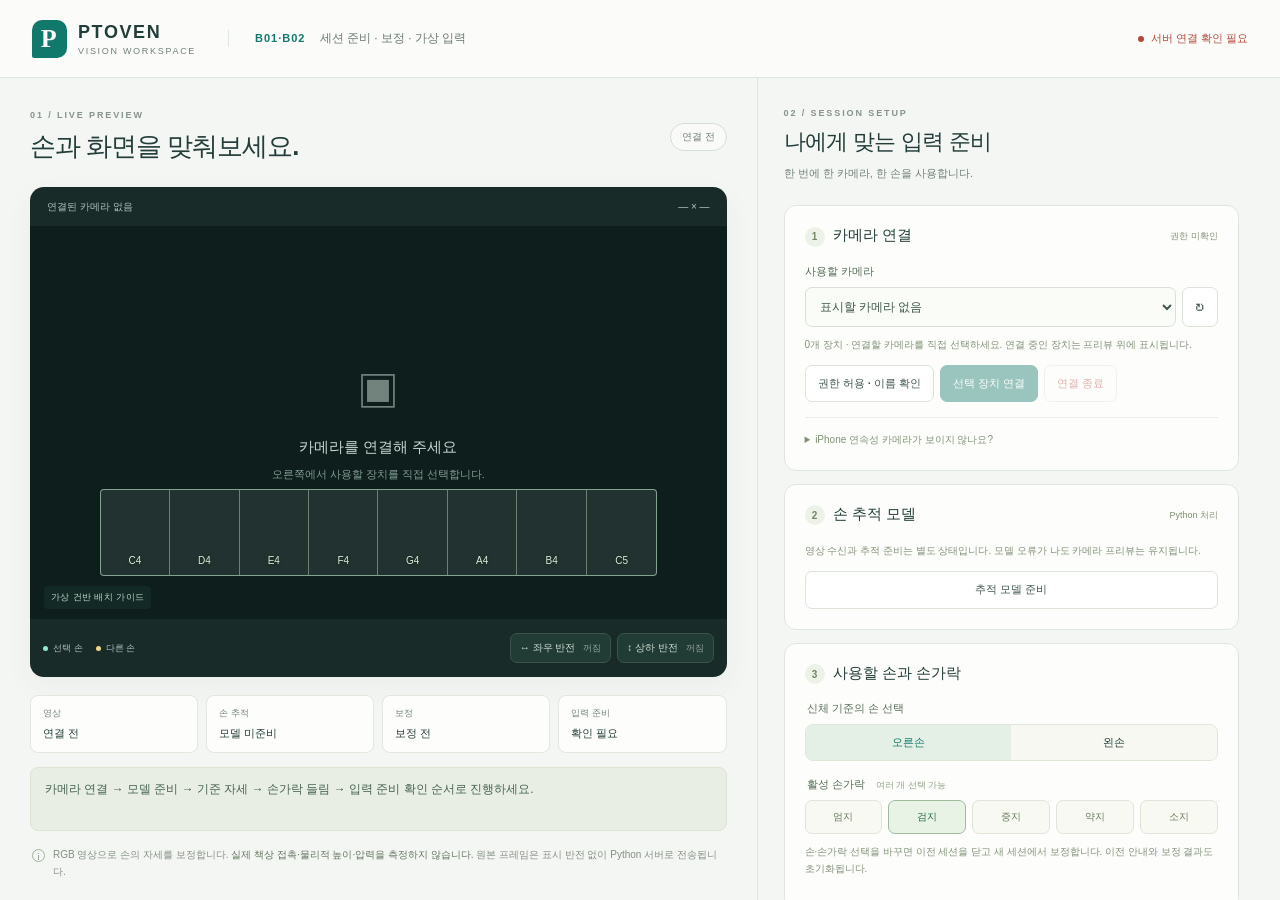
==== vision/web/index.html @ 930d1a5c "feat(vision): B-01 세션·보정과 B-02 가상 연주 입력 구현 S-05는 검증된 pthoven_tap 판정기(v6)를 재사용해 판정 수학을 중복 구현하지 않았다. S" ====
<!doctype html>
<html lang="ko">
<head>
  <meta charset="utf-8">
  <meta name="viewport" content="width=device-width, initial-scale=1">
  <meta name="color-scheme" content="light">
  <title>B01·B02 · 보정과 가상 입력</title>
  <link rel="stylesheet" href="./style.css">
  <script src="./app.js" defer></script>
</head>
<body>
  <header class="app-header">
    <a class="brand" href="./" aria-label="B01 세션 준비 처음 화면"><span class="brand-mark" aria-hidden="true">P</span><span>PTOVEN <small>VISION WORKSPACE</small></span></a>
    <span class="scope-label">B01·B02 <span>세션 준비 · 보정 · 가상 입력</span></span>
    <span id="server-status" class="server-status">서버 확인 중</span>
  </header>

  <main class="workspace">
    <section class="preview-column" aria-labelledby="preview-title">
      <div class="section-heading"><div><p class="eyebrow">01 / LIVE PREVIEW</p><h1 id="preview-title">손과 화면을 맞춰보세요.</h1></div><span id="preview-indicator" class="pill">연결 전</span></div>
      <div class="preview-card">
        <div class="preview-topline"><span id="active-camera">연결된 카메라 없음</span><span id="resolution-label">— × —</span></div>
        <div id="preview-stage" class="preview-stage">
          <div id="source-layer" class="source-layer">
            <video id="camera-video" autoplay muted playsinline aria-label="선택한 카메라의 실시간 영상"></video>
            <canvas id="landmark-overlay" aria-label="Python 서버가 반환한 손 관절 위치"></canvas>
          </div>
          <div id="preview-placeholder" class="preview-placeholder"><span class="camera-glyph" aria-hidden="true">▣</span><strong>카메라를 연결해 주세요</strong><span>오른쪽에서 사용할 장치를 직접 선택합니다.</span></div>
          <div id="keyboard-guide" class="keyboard-guide" aria-label="화면 위 가상 건반 배치 가이드"><span>C4</span><span>D4</span><span>E4</span><span>F4</span><span>G4</span><span>A4</span><span>B4</span><span>C5</span></div>
          <span class="preview-caption">가상 건반 배치 가이드</span>
        </div>
        <div class="preview-toolbar"><div class="legend"><i></i> 선택 손 <i class="other"></i> 다른 손</div><div class="flip-buttons"><button id="flip-x" type="button" class="button compact" aria-pressed="false">↔ 좌우 반전 <span>꺼짐</span></button><button id="flip-y" type="button" class="button compact" aria-pressed="false">↕ 상하 반전 <span>꺼짐</span></button></div></div>
      </div>

      <div class="status-grid" aria-label="서로 독립적인 준비 상태">
        <div><span>영상</span><strong id="video-status">연결 전</strong></div>
        <div><span>손 추적</span><strong id="tracker-status">모델 미준비</strong></div>
        <div><span>보정</span><strong id="calibration-status">보정 전</strong></div>
        <div><span>입력 준비</span><strong id="ready-status">확인 전</strong></div>
      </div>
      <div id="notice" class="notice" role="status" aria-live="polite">카메라 연결 → 모델 준비 → 기준 자세 → 손가락 들림 → 입력 준비 확인 순서로 진행하세요.</div>
      <div class="preview-footnote"><span class="info-icon" aria-hidden="true">i</span><p>RGB 영상으로 손의 자세를 보정합니다. <strong>실제 책상 접촉·물리적 높이·압력을 측정하지 않습니다.</strong> 원본 프레임은 표시 반전 없이 Python 서버로 전송됩니다.</p></div>
    </section>

    <aside class="settings-column" aria-label="세션 설정 및 진단" tabindex="0">
      <div class="settings-intro"><p class="eyebrow">02 / SESSION SETUP</p><h2>나에게 맞는 입력 준비</h2><p>한 번에 한 카메라, 한 손을 사용합니다.</p></div>

      <section class="settings-card" aria-labelledby="camera-title"><div class="card-heading"><h3 id="camera-title"><span class="step">1</span> 카메라 연결</h3><span id="permission-status" class="mini-label">권한 미확인</span></div>
        <label for="camera-select">사용할 카메라</label><div class="select-row"><select id="camera-select"><option value="">장치 목록 확인 중</option></select><button id="refresh-cameras" class="button icon-button" type="button" aria-label="카메라 목록 새로고침">↻</button></div>
        <p id="camera-help" class="help">장치명이 비어 있으면 권한을 먼저 허용한 뒤 목록을 다시 확인하세요.</p>
        <div class="button-row"><button id="permission-button" class="button" type="button">권한 허용 · 이름 확인</button><button id="connect-button" class="button primary" type="button">선택 장치 연결</button><button id="stop-button" class="button danger-quiet" type="button" disabled>연결 종료</button></div>
        <details class="help-details"><summary>iPhone 연속성 카메라가 보이지 않나요?</summary><p>운영체제가 iPhone을 카메라 장치로 제공해야 목록에 표시됩니다. 연결·권한을 확인하고 목록을 새로고침하세요. 선택한 장치가 실패해도 다른 장치로 자동 전환하지 않습니다.</p></details>
      </section>

      <section class="settings-card" aria-labelledby="model-title"><div class="card-heading"><h3 id="model-title"><span class="step">2</span> 손 추적 모델</h3><span class="mini-label">Python 처리</span></div><p id="model-help" class="help">영상 수신과 추적 준비는 별도 상태입니다. 모델 오류가 나도 카메라 프리뷰는 유지됩니다.</p><button id="prepare-model" type="button" class="button full">추적 모델 준비</button></section>

      <section class="settings-card" aria-labelledby="hand-title"><div class="card-heading"><h3 id="hand-title"><span class="step">3</span> 사용할 손과 손가락</h3></div>
        <fieldset id="hand-fieldset"><legend>신체 기준의 손 선택</legend><div class="segmented"><label><input type="radio" name="selected-hand" value="right" checked><span>오른손</span></label><label><input type="radio" name="selected-hand" value="left"><span>왼손</span></label></div></fieldset>
        <fieldset id="finger-fieldset"><legend>활성 손가락 <span class="optional">여러 개 선택 가능</span></legend><div class="finger-options"><label><input type="checkbox" name="active-finger" value="thumb"><span>엄지</span></label><label><input type="checkbox" name="active-finger" value="index" checked><span>검지</span></label><label><input type="checkbox" name="active-finger" value="middle"><span>중지</span></label><label><input type="checkbox" name="active-finger" value="ring"><span>약지</span></label><label><input type="checkbox" name="active-finger" value="pinky"><span>소지</span></label></div></fieldset>
        <p class="help">손·손가락 선택을 바꾸면 이전 세션을 닫고 새 세션에서 보정합니다. 이전 안내와 보정 결과도 초기화됩니다.</p>
      </section>

      <section class="settings-card" aria-labelledby="geometry-title"><div class="card-heading"><h3 id="geometry-title"><span class="step">4</span> 가상 건반 배치</h3><span id="geometry-status" class="mini-label">연결 후 적용</span></div><p class="help">영상은 비율을 유지해 전체 표시합니다. 건반 가이드는 화면상의 영역이며 실제 책상과의 정합을 뜻하지 않습니다.</p>
        <div class="geometry-controls"><label for="key-left">왼쪽 <output id="key-left-value">10%</output></label><input id="key-left" type="range" min="0" max="80" value="10"><label for="key-top">위쪽 <output id="key-top-value">67%</output></label><input id="key-top" type="range" min="0" max="90" value="67"><label for="key-width">너비 <output id="key-width-value">80%</output></label><input id="key-width" type="range" min="20" max="100" value="80"><label for="key-height">높이 <output id="key-height-value">22%</output></label><input id="key-height" type="range" min="10" max="50" value="22"></div><button id="retry-geometry" class="button full" type="button" style="margin-top:12px">화면 배치 다시 적용</button>
      </section>

      <section class="settings-card calibration-card" aria-labelledby="capture-title"><div class="card-heading"><h3 id="capture-title"><span class="step">5</span> 자세 보정</h3><span id="baseline-status" class="mini-label">기준 없음</span></div>
        <p class="help">손을 자연스럽게 둔 기준 자세를 먼저 저장하세요. 들림 수집에서는 해당 손가락만 편안하게 들고 유지합니다.</p><button id="capture-rest" type="button" class="button full">기준 자세 수집</button><p class="help caution">기준을 다시 저장하면 이 기준을 공유하는 모든 들림 보정이 무효화됩니다.</p>
        <div id="finger-calibrations" class="finger-calibrations"></div>
        <div class="capture-panel" aria-live="polite"><div class="capture-heading"><strong id="capture-stage">수집 대기</strong><button id="cancel-capture" type="button" class="text-button" disabled>수집 취소</button></div><p id="capture-instruction">준비 1초 · 수집 3초 · 표본 부족 시 최대 5초</p><progress id="capture-progress" max="100" value="0" aria-label="서버 수집 진행률"></progress><div class="capture-metrics"><span>유효 <strong id="accepted-count">0</strong> / 입력 <strong id="input-count">0</strong></span><span id="capture-remaining">서버 판정 대기</span></div><p id="capture-result" class="capture-result">성공·실패는 Python의 품질 검사 결과로 결정됩니다.</p></div>
      </section>

      <section class="settings-card ready-card" aria-labelledby="ready-title"><div class="card-heading"><h3 id="ready-title"><span class="step">6</span> 입력 준비 확인</h3></div><p class="help">보정 완료 후 손을 기준 자세로 돌려놓으세요. 아래 버튼으로 연습곡 참조와 최신 유효 자세를 서버에서 확인합니다.</p><div class="reference-line"><span>연습곡 참조</span><code>builtin-ceg.v1</code></div><button id="ready-button" type="button" class="button primary full">기준 자세 · 입력 준비 확인</button><button id="export-button" type="button" class="button full">보정 기록 JSON 저장</button><p class="help">준비 확인 후 개인 보정과 수집 진단을 기록으로 저장할 수 있습니다.</p></section>

      <section class="settings-card input-card" aria-labelledby="input-title"><div class="card-heading"><h3 id="input-title"><span class="step">7</span> 입력 점검 (B-02)</h3><span id="input-status" class="mini-label">대기</span></div>
        <p class="help">입력 준비가 확인되면 시작하세요. 손가락을 들었다 내린 위치의 가상 건반이 반응합니다. 점검 결과는 연습 점수에 반영하지 않으며, 실제 책상 접촉을 확인한 것이 아닙니다.</p>
        <div class="button-row"><button id="input-start" type="button" class="button primary">입력 점검 시작</button><button id="input-stop" type="button" class="button danger-quiet" disabled>입력 점검 종료</button></div>
        <dl class="diagnostic-grid"><div><dt>후보</dt><dd id="input-candidates">0</dd></div><div><dt>건반 입력</dt><dd id="input-accepted">0</dd></div><div><dt>보류</dt><dd id="input-withheld">0</dd></div><div><dt>게시 대기</dt><dd id="input-pending">0</dd></div></dl>
        <p id="input-last" class="quality-status" aria-live="polite">최근 입력 없음</p><p id="input-fingers" class="help">손가락 상태 대기</p></section>

      <section class="settings-card diagnostics-card" aria-labelledby="diagnostics-title"><div class="card-heading"><h3 id="diagnostics-title">진단</h3><span class="mini-label">관측 · 상태 · 버전</span></div><dl class="diagnostic-grid"><div><dt>새 프레임</dt><dd id="metric-frames">0</dd></div><div><dt>서버 처리</dt><dd id="metric-processed">0</dd></div><div><dt>최신 대기 교체</dt><dd id="metric-skipped">0</dd></div><div><dt>왕복 시간</dt><dd id="metric-latency">—</dd></div></dl><p id="quality-status" class="quality-status">선택 손 관측 대기</p><details id="diagnostic-details"><summary>상세 상태와 실패 사유</summary><pre id="diagnostic-json" tabindex="0">{}</pre></details></section>
      <footer class="settings-footer">B01·B02 · camera_pose · b01-policy.v1 · b02-policy.v1<br>영상·추론·보정·준비·입력 상태를 구분합니다. 가상 입력은 실제 접촉 확인이 아닙니다.</footer>
    </aside>
  </main>
</body>
</html>
---- vision/web/style.css ----
:root{font-family:Inter,Pretendard,-apple-system,BlinkMacSystemFont,"Apple SD Gothic Neo","Noto Sans KR",sans-serif;color:#233d3a;background:#f4f6f3;font-synthesis:none;--ink:#233d3a;--muted:#71807b;--line:#dfe6df;--teal:#11786c;--mint:#91ead0;--red:#b2483b;--flip-x:1;--flip-y:1}
*{box-sizing:border-box}body{margin:0}button,select,input{font:inherit}button,select,input[type=range],summary{cursor:pointer}button:disabled,select:disabled,input:disabled{cursor:not-allowed}button:disabled{opacity:.42}button:focus-visible,select:focus-visible,input:focus-visible,summary:focus-visible,aside:focus-visible,a:focus-visible{outline:3px solid #1b9a87;outline-offset:3px}button{touch-action:manipulation}a{color:inherit;text-decoration:none}h1,h2,h3,p{margin:0}h1{font-size:clamp(20px,2vw,29px);font-weight:650;letter-spacing:-1px}h2{font-size:22px;letter-spacing:-.7px}h3{font-size:15px;font-weight:650}small{font-size:9px;letter-spacing:1.7px;font-weight:500;color:var(--muted);display:block;margin-top:3px}.app-header{height:78px;padding:0 32px;border-bottom:1px solid var(--line);background:#fbfcf9;display:flex;align-items:center;gap:32px}.brand{display:flex;align-items:center;gap:11px;font-size:18px;letter-spacing:1.6px;font-weight:750}.brand-mark{width:35px;height:38px;border-radius:10px 10px 10px 2px;color:white;background:var(--teal);display:grid;place-items:center;font-family:Georgia,serif;font-size:26px}.scope-label{font-size:11px;font-weight:750;letter-spacing:1px;color:var(--teal);border-left:1px solid var(--line);padding-left:26px}.scope-label span{color:#6d7a73;letter-spacing:0;font-size:12px;font-weight:500;margin-left:10px}.server-status{margin-left:auto;font-size:11px;color:var(--muted);display:flex;gap:7px;align-items:center}.server-status:before{content:"";width:6px;height:6px;background:currentColor;border-radius:50%}.server-status[data-tone=good]{color:var(--teal)}.server-status[data-tone=error]{color:var(--red)}
.workspace{display:grid;grid-template-columns:minmax(0,1.45fr) minmax(360px,1fr);height:calc(100dvh - 78px);max-width:1760px;margin:0 auto;overflow:hidden}.preview-column{padding:32px 30px 20px;display:flex;flex-direction:column;min-width:0;min-height:0;overflow:hidden;border-right:1px solid var(--line)}.section-heading{display:flex;align-items:center;justify-content:space-between;gap:16px;margin-bottom:23px;flex-shrink:0}.eyebrow{font-size:9px;letter-spacing:1.9px;font-weight:750;color:#87948a;margin-bottom:9px}.pill{border:1px solid #d4ded5;border-radius:30px;padding:6px 11px;font-size:10px;white-space:nowrap;background:#fafbf8;color:var(--muted)}.pill[data-tone=good]{color:var(--teal);background:#e5f4eb;border-color:#c4e5d6}.pill[data-tone=error]{color:var(--red);background:#fff0eb;border-color:#eed0c6}.preview-card{background:#182b29;border-radius:14px;overflow:hidden;box-shadow:0 10px 30px #2948390c;flex:1;min-height:160px;max-height:650px;display:flex;flex-direction:column}.preview-topline{display:flex;align-items:center;justify-content:space-between;gap:16px;color:#aec1b9;font-size:10px;height:39px;padding:0 17px;flex-shrink:0}.preview-topline span:first-child{overflow:hidden;text-overflow:ellipsis;white-space:nowrap}.preview-topline span:last-child{flex-shrink:0;font-variant-numeric:tabular-nums}.preview-stage{position:relative;flex:1;min-height:0;background:#0e1e1d;overflow:hidden}.source-layer{position:absolute;inset:0;transform:scale(var(--flip-x),var(--flip-y));transform-origin:50% 50%}.source-layer video,.source-layer canvas{display:block;position:absolute;inset:0;width:100%;height:100%;object-fit:contain;object-position:50% 50%}.source-layer canvas{pointer-events:none}.preview-placeholder{position:absolute;inset:0;display:flex;flex-direction:column;align-items:center;justify-content:center;color:#c5d6cd;gap:10px;padding:30px;text-align:center}.preview-placeholder[hidden]{display:none}.camera-glyph{font-size:42px;font-weight:300;opacity:.55;margin-bottom:8px}.preview-placeholder strong{font-size:15px;font-weight:500}.preview-placeholder>span:last-child{font-size:11px;color:#819d90}.keyboard-guide{position:absolute;left:10%;top:67%;width:80%;height:22%;display:grid;grid-template-columns:repeat(8,1fr);border:1px solid #b6d8c3aa;border-radius:4px;overflow:hidden;pointer-events:none;background:#edf7ed17}.keyboard-guide span{border-right:1px solid #d3ecd26b;color:#d9ead9;font-size:10px;display:flex;justify-content:center;align-items:flex-end;padding-bottom:9px;text-shadow:0 1px 3px #102b18}.keyboard-guide span:last-child{border-right:0}.preview-caption{position:absolute;bottom:10px;left:14px;font-size:9px;letter-spacing:.4px;color:#c1d3c6;background:#152e2bad;border-radius:4px;padding:5px 7px}.preview-toolbar{height:58px;display:flex;justify-content:space-between;align-items:center;gap:10px;padding:0 13px;flex-shrink:0}.legend{display:flex;align-items:center;gap:5px;font-size:9px;color:#aec6b9;white-space:nowrap}.legend i{height:5px;width:5px;border-radius:50%;background:var(--mint)}.legend i.other{background:#edd78b;margin-left:8px}.flip-buttons{display:flex;gap:6px}.button{border:1px solid #dbe3db;background:#fff;color:#40574e;border-radius:7px;padding:10px 12px;font-size:11px;font-weight:600;line-height:1.4;transition:background .12s,border-color .12s}.button:hover:enabled{background:#f0f5ef;border-color:#91b5a2}.button.primary{background:var(--teal);color:#fff;border-color:var(--teal)}.button.primary:hover:enabled{background:#0d665b}.button.danger-quiet{color:var(--red)}.button.compact{font-size:10px;padding:7px 9px;background:#213b35;border-color:#3a544a;color:#cfdfd3;white-space:nowrap}.button.compact span{font-size:9px;margin-left:5px;opacity:.65}.button.compact[aria-pressed=true]{border-color:#87c4a9;background:#31594b}.button.full{width:100%}.status-grid{display:grid;grid-template-columns:repeat(4,minmax(0,1fr));margin:18px 0 14px;gap:8px;flex-shrink:0}.status-grid>div{padding:11px 12px;background:#fdfefb;border:1px solid #e2e8df;border-radius:8px;min-width:0}.status-grid span{font-size:9px;color:var(--muted);display:block;margin-bottom:6px}.status-grid strong{font-size:11px;font-weight:600;display:block;white-space:nowrap;overflow:hidden;text-overflow:ellipsis}.status-grid strong[data-tone=good]{color:var(--teal)}.status-grid strong[data-tone=error]{color:var(--red)}.notice{font-size:12px;line-height:1.6;color:#476452;background:#e8eee4;border:1px solid #dae4d4;border-radius:8px;padding:12px 14px;height:64px;flex-shrink:0;overflow:auto;overflow-wrap:anywhere}.notice[data-tone=error]{color:#914539;border-color:#efd3c8;background:#fff0e9}.notice[data-tone=good]{background:#e1f1e8;color:#196c55}.preview-footnote{display:flex;gap:8px;padding:16px 2px 0;color:#849083;font-size:10px;line-height:1.65;flex-shrink:0}.preview-footnote strong{font-weight:500;color:#63755f}.info-icon{display:inline-grid;place-items:center;border:1px solid #a3b19a;border-radius:50%;height:13px;width:13px;font-size:9px;flex-shrink:0;margin-top:2px}
.settings-column{overflow-y:auto;overscroll-behavior:contain;padding:30px 26px 20px;scrollbar-gutter:stable;min-height:0;scroll-behavior:smooth}.settings-intro{margin-bottom:24px}.settings-intro>p:last-child{margin-top:9px;font-size:11px;color:var(--muted)}.settings-card{padding:20px;background:#fdfefb;border:1px solid var(--line);border-radius:12px;margin-bottom:13px}.card-heading{display:flex;align-items:center;justify-content:space-between;gap:8px;margin-bottom:17px}.step{display:inline-grid;place-items:center;width:20px;height:20px;border-radius:50%;background:#edf2e8;color:#748561;font-size:10px;margin-right:4px}.mini-label{font-size:9px;color:#819077;white-space:nowrap;max-width:48%;overflow:hidden;text-overflow:ellipsis}.settings-card>label,legend{font-size:11px;font-weight:600;color:#586c59;margin-bottom:8px}.settings-card>label{display:block}.select-row{display:flex;gap:6px}select{width:100%;min-width:0;border:1px solid #d9e1d6;border-radius:7px;padding:11px 10px;background:#fafcf7;color:#40574e;font-size:12px}.icon-button{font-size:19px;padding:3px 12px;font-weight:400}.help{font-size:10px;line-height:1.7;color:#829079;margin:9px 0 12px}.button-row{display:flex;flex-wrap:wrap;gap:6px}.help-details{margin-top:15px;border-top:1px solid #e9eee4;padding-top:12px;font-size:10px;color:#819077}.help-details summary{padding:3px 0}.help-details p{line-height:1.8;margin-top:8px}.segmented{display:flex;border:1px solid #e0e6d9;border-radius:8px;overflow:hidden}.segmented label{flex:1;position:relative;text-align:center}.segmented input,.finger-options input{position:absolute;opacity:0;width:100%;height:100%;inset:0;margin:0;cursor:pointer}.segmented span{display:block;padding:10px;font-size:11px;background:#f6f8f1}.segmented input:checked+span{background:#e4f0e5;color:var(--teal);font-weight:700}.segmented input:focus-visible+span,.finger-options input:focus-visible+span{outline:2px solid #15947f;outline-offset:-3px}.segmented input:disabled+span,.finger-options input:disabled+span{opacity:.55}fieldset{border:0;margin:0 0 16px;padding:0;min-width:0}fieldset:last-of-type{margin-bottom:0}.optional{font-size:9px;font-weight:400;color:#91a087;margin-left:8px}.finger-options{display:flex;gap:6px}.finger-options label{position:relative;flex:1}.finger-options span{display:block;border:1px solid #e0e5d8;border-radius:7px;padding:9px 5px;font-size:10px;text-align:center;color:#6b7b5e;background:#f7f9f2}.finger-options input:checked+span{background:#e8f2e5;border-color:#9ebba0;color:#296b51;font-weight:700}.geometry-controls{display:grid;grid-template-columns:75px minmax(0,1fr);align-items:center;gap:10px 14px}.geometry-controls label{font-size:10px;color:#738265}.geometry-controls output{float:right;font-variant-numeric:tabular-nums;color:#9aa88d;font-size:9px}.geometry-controls input{width:100%;margin:0;accent-color:#7d9c6a;height:16px}.caution{font-size:9px;color:#aa8a4e}.finger-calibrations{margin:15px 0}.finger-row{display:flex;gap:10px;align-items:center;padding:9px 0;border-top:1px solid #e9eee1;font-size:11px}.finger-row strong{min-width:28px;font-weight:600}.finger-row .finger-state{flex:1;font-size:10px;color:#91a07f}.finger-row .finger-state[data-tone=good]{color:var(--teal)}.finger-row .button{padding:6px 10px;font-size:10px}.capture-panel{height:195px;padding:14px;background:#f2f6ec;border:1px solid #e1e8d7;border-radius:8px;overflow:hidden;display:flex;flex-direction:column}.capture-heading{display:flex;align-items:center;justify-content:space-between;gap:8px}.capture-heading strong{font-size:12px;font-weight:600}.text-button{padding:3px 0;border:0;background:none;color:#a06f50;font-size:10px}.text-button:disabled{opacity:.4;cursor:not-allowed}#capture-instruction{font-size:10px;color:#839074;margin:8px 0 12px;height:28px;line-height:1.5;flex-shrink:0}progress{width:100%;height:5px;border:0;border-radius:20px;background:#dce6d3;accent-color:#5f967c;flex-shrink:0}progress::-webkit-progress-bar{background:#dce6d3;border-radius:20px}progress::-webkit-progress-value{background:#5f967c;border-radius:20px}progress::-moz-progress-bar{background:#5f967c;border-radius:20px}.capture-metrics{display:flex;justify-content:space-between;gap:8px;margin-top:10px;font-size:9px;color:#8a977b;font-variant-numeric:tabular-nums}.capture-metrics strong{color:#507054;font-weight:600}.capture-result{font-size:10px;color:#788768;line-height:1.6;margin-top:10px;overflow:auto;overflow-wrap:anywhere}.reference-line{display:flex;justify-content:space-between;gap:10px;font-size:10px;margin:15px 0;color:#849177}.reference-line code{font-size:10px;color:#5a735c}.ready-card>.button+.button{margin-top:8px}.ready-card{border-color:#cbdcc8}.diagnostic-grid{display:grid;grid-template-columns:repeat(4,minmax(0,1fr));gap:8px;margin:0}.diagnostic-grid dt{font-size:8px;color:#92a082;white-space:nowrap}.diagnostic-grid dd{font-size:17px;margin:7px 0 0;color:#526d51;font-variant-numeric:tabular-nums}.quality-status{font-size:10px;color:#849177;height:40px;overflow:auto;line-height:1.7;margin-top:15px;overflow-wrap:anywhere}#diagnostic-details{border-top:1px solid #e5ebdd;padding-top:12px;color:#839475;font-size:10px}#diagnostic-details summary{padding:3px 0}#diagnostic-json{height:230px;overflow:auto;background:#f1f4eb;border-radius:6px;margin:10px 0 0;padding:12px;font-size:10px;line-height:1.7;white-space:pre-wrap;overflow-wrap:anywhere;color:#657c5d}.settings-footer{font-size:9px;text-align:center;line-height:1.9;color:#a0ab94;padding:12px 0 18px}
@media(min-width:1500px){.preview-column{padding:38px 42px 25px}.settings-column{padding:38px 35px 25px}}@media(max-width:1000px){.workspace{grid-template-columns:minmax(0,1.1fr) minmax(340px,1fr)}.preview-column{padding:25px 18px 18px}.settings-column{padding:25px 17px 18px}.settings-card{padding:16px}.preview-toolbar{height:80px;flex-direction:column;justify-content:center;gap:10px}.status-grid{gap:4px}.status-grid>div{padding:10px 7px}.status-grid strong{font-size:10px}.app-header{padding:0 22px}.scope-label{padding-left:20px}}@media(max-width:720px){.app-header{height:64px;padding:0 15px;gap:14px}.brand{font-size:15px}.brand-mark{height:32px;width:29px;font-size:22px}.brand small{font-size:7px}.scope-label{padding-left:12px;font-size:10px}.scope-label span{display:none}.server-status{font-size:9px}.workspace{height:calc(100dvh - 64px);display:flex;flex-direction:column;overflow:hidden}.preview-column{flex-shrink:0;height:46%;min-height:275px;padding:12px 15px 10px;border-right:0;border-bottom:1px solid var(--line)}.section-heading{margin-bottom:8px}.section-heading .eyebrow{display:none}h1{font-size:16px;letter-spacing:-.4px}.pill{font-size:9px;padding:4px 8px}.preview-card{min-height:80px;border-radius:9px;max-height:none}.preview-topline{height:24px;font-size:8px;padding:0 10px}.preview-toolbar{height:33px;flex-direction:row;padding:0 8px;gap:5px}.button.compact{padding:4px 6px;font-size:9px}.button.compact span{display:none}.legend{font-size:8px}.status-grid{margin:7px 0 0}.status-grid>div{padding:5px 7px;border-radius:5px}.status-grid span{font-size:8px;margin-bottom:3px}.status-grid strong{font-size:9px}.preview-column>.notice{height:31px;padding:6px 9px;font-size:10px;margin-top:6px;line-height:1.6}.preview-footnote{display:none}.preview-placeholder{gap:5px;padding:10px}.preview-placeholder strong{font-size:12px}.preview-placeholder>span:last-child{font-size:9px}.camera-glyph{display:none}.preview-caption{bottom:5px;left:6px;font-size:7px;padding:3px 5px}.keyboard-guide span{font-size:8px;padding-bottom:4px}.settings-column{flex:1;padding:18px 15px 15px;min-height:0}.settings-intro{margin-bottom:15px}.settings-intro h2{font-size:19px}.settings-intro .eyebrow{font-size:8px;margin-bottom:6px}.settings-card{border-radius:9px}.finger-options{gap:7px}.settings-footer{padding-bottom:25px}}@media(prefers-reduced-motion:reduce){*{scroll-behavior:auto!important;transition:none!important}}@media(max-height:650px) and (min-width:721px){.app-header{height:58px}.workspace{height:calc(100dvh - 58px)}.preview-column{padding-top:18px}.section-heading{margin-bottom:12px}.preview-footnote{padding-top:9px}.status-grid{margin-top:10px;margin-bottom:8px}.notice{height:52px;padding:8px 11px}}
.keyboard-guide span.hit{background:#5fd3a6aa;color:#062418;font-weight:700;transition:background .05s}.keyboard-guide.withheld{border-color:#f0b48fcc}.input-card .diagnostic-grid{margin-top:12px}
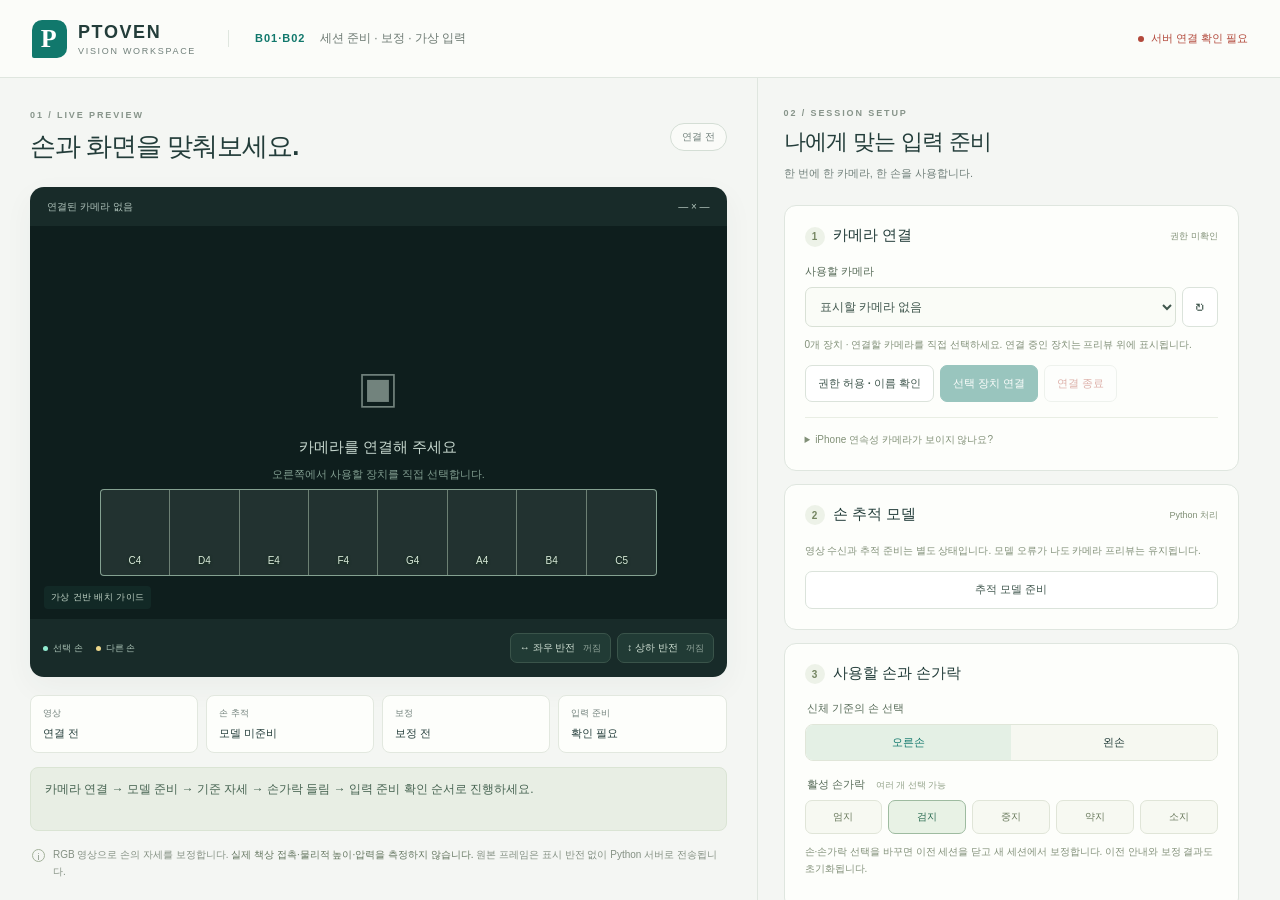
==== commit e8137c34: "feat(vision): Mutopia 데모 3곡과 낙하 타일 연습곡 가이드 흰 건반 도~솔 단음·4분음표 간격 조건으로 Pleyel·Blumenthal·Schumann 첫 구간을" ====
--- a/vision/web/index.html
+++ b/vision/web/index.html
@@ -4,8 +4,9 @@
   <meta charset="utf-8">
   <meta name="viewport" content="width=device-width, initial-scale=1">
   <meta name="color-scheme" content="light">
-  <title>B01·B02 · 보정과 가상 입력</title>
+  <title>B01·B02 · 보정과 가상 입력 · 연습곡 가이드</title>
   <link rel="stylesheet" href="./style.css">
+  <script src="./practice.js" defer></script>
   <script src="./app.js" defer></script>
 </head>
 <body>
@@ -27,6 +28,7 @@
           </div>
           <div id="preview-placeholder" class="preview-placeholder"><span class="camera-glyph" aria-hidden="true">▣</span><strong>카메라를 연결해 주세요</strong><span>오른쪽에서 사용할 장치를 직접 선택합니다.</span></div>
           <div id="keyboard-guide" class="keyboard-guide" aria-label="화면 위 가상 건반 배치 가이드"><span>C4</span><span>D4</span><span>E4</span><span>F4</span><span>G4</span><span>A4</span><span>B4</span><span>C5</span></div>
+          <canvas id="practice-overlay" class="practice-overlay" aria-label="연습곡 낙하 가이드"></canvas>
           <span class="preview-caption">가상 건반 배치 가이드</span>
         </div>
         <div class="preview-toolbar"><div class="legend"><i></i> 선택 손 <i class="other"></i> 다른 손</div><div class="flip-buttons"><button id="flip-x" type="button" class="button compact" aria-pressed="false">↔ 좌우 반전 <span>꺼짐</span></button><button id="flip-y" type="button" class="button compact" aria-pressed="false">↕ 상하 반전 <span>꺼짐</span></button></div></div>
@@ -78,8 +80,17 @@
         <dl class="diagnostic-grid"><div><dt>후보</dt><dd id="input-candidates">0</dd></div><div><dt>건반 입력</dt><dd id="input-accepted">0</dd></div><div><dt>보류</dt><dd id="input-withheld">0</dd></div><div><dt>게시 대기</dt><dd id="input-pending">0</dd></div></dl>
         <p id="input-last" class="quality-status" aria-live="polite">최근 입력 없음</p><p id="input-fingers" class="help">손가락 상태 대기</p></section>
 
+      <section class="settings-card practice-card" aria-labelledby="practice-title"><div class="card-heading"><h3 id="practice-title"><span class="step">8</span> 연습곡 가이드</h3><span id="practice-status" class="mini-label">곡 선택</span></div>
+        <p class="help">고른 곡의 음이 가상 건반 위로 내려옵니다. 타일 아랫변이 건반 윗변에 닿을 때 해당 건반 위에서 손가락을 들었다 내리세요. 지금은 <strong>표시 전용</strong>이며 맞음·틀림 판정은 하지 않습니다(B-03 예정).</p>
+        <label for="practice-song">연습곡</label><select id="practice-song"><option value="">곡 목록 불러오는 중</option></select>
+        <label for="practice-bpm" style="margin-top:10px">템포 (4분음표 BPM)</label><select id="practice-bpm"><option value="50">50 · 느리게</option><option value="60">60 · 조금 느리게</option><option value="66" selected>66 · 보통</option><option value="72">72 · 조금 빠르게</option></select>
+        <div class="button-row" style="margin-top:12px"><button id="practice-start" type="button" class="button primary">가이드 시작</button><button id="practice-stop" type="button" class="button danger-quiet" disabled>가이드 정지</button></div>
+        <p id="practice-progress" class="quality-status" aria-live="polite">곡을 고르고 시작하세요.</p>
+        <button id="practice-export" type="button" class="button full" disabled>가이드 기록 JSON 저장</button>
+        <p id="practice-credit" class="help practice-credit">출처 표시 대기</p></section>
+
       <section class="settings-card diagnostics-card" aria-labelledby="diagnostics-title"><div class="card-heading"><h3 id="diagnostics-title">진단</h3><span class="mini-label">관측 · 상태 · 버전</span></div><dl class="diagnostic-grid"><div><dt>새 프레임</dt><dd id="metric-frames">0</dd></div><div><dt>서버 처리</dt><dd id="metric-processed">0</dd></div><div><dt>최신 대기 교체</dt><dd id="metric-skipped">0</dd></div><div><dt>왕복 시간</dt><dd id="metric-latency">—</dd></div></dl><p id="quality-status" class="quality-status">선택 손 관측 대기</p><details id="diagnostic-details"><summary>상세 상태와 실패 사유</summary><pre id="diagnostic-json" tabindex="0">{}</pre></details></section>
-      <footer class="settings-footer">B01·B02 · camera_pose · b01-policy.v1 · b02-policy.v1<br>영상·추론·보정·준비·입력 상태를 구분합니다. 가상 입력은 실제 접촉 확인이 아닙니다.</footer>
+      <footer class="settings-footer">B01·B02 · camera_pose · b01-policy.v1 · b02-policy.v1 · 연습곡 가이드 pthoven-song-chart.v1<br>영상·추론·보정·준비·입력 상태를 구분합니다. 가상 입력은 실제 접촉 확인이 아닙니다.</footer>
     </aside>
   </main>
 </body>
--- a/vision/web/style.css
+++ b/vision/web/style.css
@@ -4,3 +4,4 @@
 .settings-column{overflow-y:auto;overscroll-behavior:contain;padding:30px 26px 20px;scrollbar-gutter:stable;min-height:0;scroll-behavior:smooth}.settings-intro{margin-bottom:24px}.settings-intro>p:last-child{margin-top:9px;font-size:11px;color:var(--muted)}.settings-card{padding:20px;background:#fdfefb;border:1px solid var(--line);border-radius:12px;margin-bottom:13px}.card-heading{display:flex;align-items:center;justify-content:space-between;gap:8px;margin-bottom:17px}.step{display:inline-grid;place-items:center;width:20px;height:20px;border-radius:50%;background:#edf2e8;color:#748561;font-size:10px;margin-right:4px}.mini-label{font-size:9px;color:#819077;white-space:nowrap;max-width:48%;overflow:hidden;text-overflow:ellipsis}.settings-card>label,legend{font-size:11px;font-weight:600;color:#586c59;margin-bottom:8px}.settings-card>label{display:block}.select-row{display:flex;gap:6px}select{width:100%;min-width:0;border:1px solid #d9e1d6;border-radius:7px;padding:11px 10px;background:#fafcf7;color:#40574e;font-size:12px}.icon-button{font-size:19px;padding:3px 12px;font-weight:400}.help{font-size:10px;line-height:1.7;color:#829079;margin:9px 0 12px}.button-row{display:flex;flex-wrap:wrap;gap:6px}.help-details{margin-top:15px;border-top:1px solid #e9eee4;padding-top:12px;font-size:10px;color:#819077}.help-details summary{padding:3px 0}.help-details p{line-height:1.8;margin-top:8px}.segmented{display:flex;border:1px solid #e0e6d9;border-radius:8px;overflow:hidden}.segmented label{flex:1;position:relative;text-align:center}.segmented input,.finger-options input{position:absolute;opacity:0;width:100%;height:100%;inset:0;margin:0;cursor:pointer}.segmented span{display:block;padding:10px;font-size:11px;background:#f6f8f1}.segmented input:checked+span{background:#e4f0e5;color:var(--teal);font-weight:700}.segmented input:focus-visible+span,.finger-options input:focus-visible+span{outline:2px solid #15947f;outline-offset:-3px}.segmented input:disabled+span,.finger-options input:disabled+span{opacity:.55}fieldset{border:0;margin:0 0 16px;padding:0;min-width:0}fieldset:last-of-type{margin-bottom:0}.optional{font-size:9px;font-weight:400;color:#91a087;margin-left:8px}.finger-options{display:flex;gap:6px}.finger-options label{position:relative;flex:1}.finger-options span{display:block;border:1px solid #e0e5d8;border-radius:7px;padding:9px 5px;font-size:10px;text-align:center;color:#6b7b5e;background:#f7f9f2}.finger-options input:checked+span{background:#e8f2e5;border-color:#9ebba0;color:#296b51;font-weight:700}.geometry-controls{display:grid;grid-template-columns:75px minmax(0,1fr);align-items:center;gap:10px 14px}.geometry-controls label{font-size:10px;color:#738265}.geometry-controls output{float:right;font-variant-numeric:tabular-nums;color:#9aa88d;font-size:9px}.geometry-controls input{width:100%;margin:0;accent-color:#7d9c6a;height:16px}.caution{font-size:9px;color:#aa8a4e}.finger-calibrations{margin:15px 0}.finger-row{display:flex;gap:10px;align-items:center;padding:9px 0;border-top:1px solid #e9eee1;font-size:11px}.finger-row strong{min-width:28px;font-weight:600}.finger-row .finger-state{flex:1;font-size:10px;color:#91a07f}.finger-row .finger-state[data-tone=good]{color:var(--teal)}.finger-row .button{padding:6px 10px;font-size:10px}.capture-panel{height:195px;padding:14px;background:#f2f6ec;border:1px solid #e1e8d7;border-radius:8px;overflow:hidden;display:flex;flex-direction:column}.capture-heading{display:flex;align-items:center;justify-content:space-between;gap:8px}.capture-heading strong{font-size:12px;font-weight:600}.text-button{padding:3px 0;border:0;background:none;color:#a06f50;font-size:10px}.text-button:disabled{opacity:.4;cursor:not-allowed}#capture-instruction{font-size:10px;color:#839074;margin:8px 0 12px;height:28px;line-height:1.5;flex-shrink:0}progress{width:100%;height:5px;border:0;border-radius:20px;background:#dce6d3;accent-color:#5f967c;flex-shrink:0}progress::-webkit-progress-bar{background:#dce6d3;border-radius:20px}progress::-webkit-progress-value{background:#5f967c;border-radius:20px}progress::-moz-progress-bar{background:#5f967c;border-radius:20px}.capture-metrics{display:flex;justify-content:space-between;gap:8px;margin-top:10px;font-size:9px;color:#8a977b;font-variant-numeric:tabular-nums}.capture-metrics strong{color:#507054;font-weight:600}.capture-result{font-size:10px;color:#788768;line-height:1.6;margin-top:10px;overflow:auto;overflow-wrap:anywhere}.reference-line{display:flex;justify-content:space-between;gap:10px;font-size:10px;margin:15px 0;color:#849177}.reference-line code{font-size:10px;color:#5a735c}.ready-card>.button+.button{margin-top:8px}.ready-card{border-color:#cbdcc8}.diagnostic-grid{display:grid;grid-template-columns:repeat(4,minmax(0,1fr));gap:8px;margin:0}.diagnostic-grid dt{font-size:8px;color:#92a082;white-space:nowrap}.diagnostic-grid dd{font-size:17px;margin:7px 0 0;color:#526d51;font-variant-numeric:tabular-nums}.quality-status{font-size:10px;color:#849177;height:40px;overflow:auto;line-height:1.7;margin-top:15px;overflow-wrap:anywhere}#diagnostic-details{border-top:1px solid #e5ebdd;padding-top:12px;color:#839475;font-size:10px}#diagnostic-details summary{padding:3px 0}#diagnostic-json{height:230px;overflow:auto;background:#f1f4eb;border-radius:6px;margin:10px 0 0;padding:12px;font-size:10px;line-height:1.7;white-space:pre-wrap;overflow-wrap:anywhere;color:#657c5d}.settings-footer{font-size:9px;text-align:center;line-height:1.9;color:#a0ab94;padding:12px 0 18px}
 @media(min-width:1500px){.preview-column{padding:38px 42px 25px}.settings-column{padding:38px 35px 25px}}@media(max-width:1000px){.workspace{grid-template-columns:minmax(0,1.1fr) minmax(340px,1fr)}.preview-column{padding:25px 18px 18px}.settings-column{padding:25px 17px 18px}.settings-card{padding:16px}.preview-toolbar{height:80px;flex-direction:column;justify-content:center;gap:10px}.status-grid{gap:4px}.status-grid>div{padding:10px 7px}.status-grid strong{font-size:10px}.app-header{padding:0 22px}.scope-label{padding-left:20px}}@media(max-width:720px){.app-header{height:64px;padding:0 15px;gap:14px}.brand{font-size:15px}.brand-mark{height:32px;width:29px;font-size:22px}.brand small{font-size:7px}.scope-label{padding-left:12px;font-size:10px}.scope-label span{display:none}.server-status{font-size:9px}.workspace{height:calc(100dvh - 64px);display:flex;flex-direction:column;overflow:hidden}.preview-column{flex-shrink:0;height:46%;min-height:275px;padding:12px 15px 10px;border-right:0;border-bottom:1px solid var(--line)}.section-heading{margin-bottom:8px}.section-heading .eyebrow{display:none}h1{font-size:16px;letter-spacing:-.4px}.pill{font-size:9px;padding:4px 8px}.preview-card{min-height:80px;border-radius:9px;max-height:none}.preview-topline{height:24px;font-size:8px;padding:0 10px}.preview-toolbar{height:33px;flex-direction:row;padding:0 8px;gap:5px}.button.compact{padding:4px 6px;font-size:9px}.button.compact span{display:none}.legend{font-size:8px}.status-grid{margin:7px 0 0}.status-grid>div{padding:5px 7px;border-radius:5px}.status-grid span{font-size:8px;margin-bottom:3px}.status-grid strong{font-size:9px}.preview-column>.notice{height:31px;padding:6px 9px;font-size:10px;margin-top:6px;line-height:1.6}.preview-footnote{display:none}.preview-placeholder{gap:5px;padding:10px}.preview-placeholder strong{font-size:12px}.preview-placeholder>span:last-child{font-size:9px}.camera-glyph{display:none}.preview-caption{bottom:5px;left:6px;font-size:7px;padding:3px 5px}.keyboard-guide span{font-size:8px;padding-bottom:4px}.settings-column{flex:1;padding:18px 15px 15px;min-height:0}.settings-intro{margin-bottom:15px}.settings-intro h2{font-size:19px}.settings-intro .eyebrow{font-size:8px;margin-bottom:6px}.settings-card{border-radius:9px}.finger-options{gap:7px}.settings-footer{padding-bottom:25px}}@media(prefers-reduced-motion:reduce){*{scroll-behavior:auto!important;transition:none!important}}@media(max-height:650px) and (min-width:721px){.app-header{height:58px}.workspace{height:calc(100dvh - 58px)}.preview-column{padding-top:18px}.section-heading{margin-bottom:12px}.preview-footnote{padding-top:9px}.status-grid{margin-top:10px;margin-bottom:8px}.notice{height:52px;padding:8px 11px}}
 .keyboard-guide span.hit{background:#5fd3a6aa;color:#062418;font-weight:700;transition:background .05s}.keyboard-guide.withheld{border-color:#f0b48fcc}.input-card .diagnostic-grid{margin-top:12px}
+.practice-overlay{position:absolute;inset:0;width:100%;height:100%;pointer-events:none}.practice-card select{width:100%}.practice-card .quality-status{margin:10px 0}.practice-credit{margin-top:10px;font-size:10px;overflow-wrap:anywhere}
